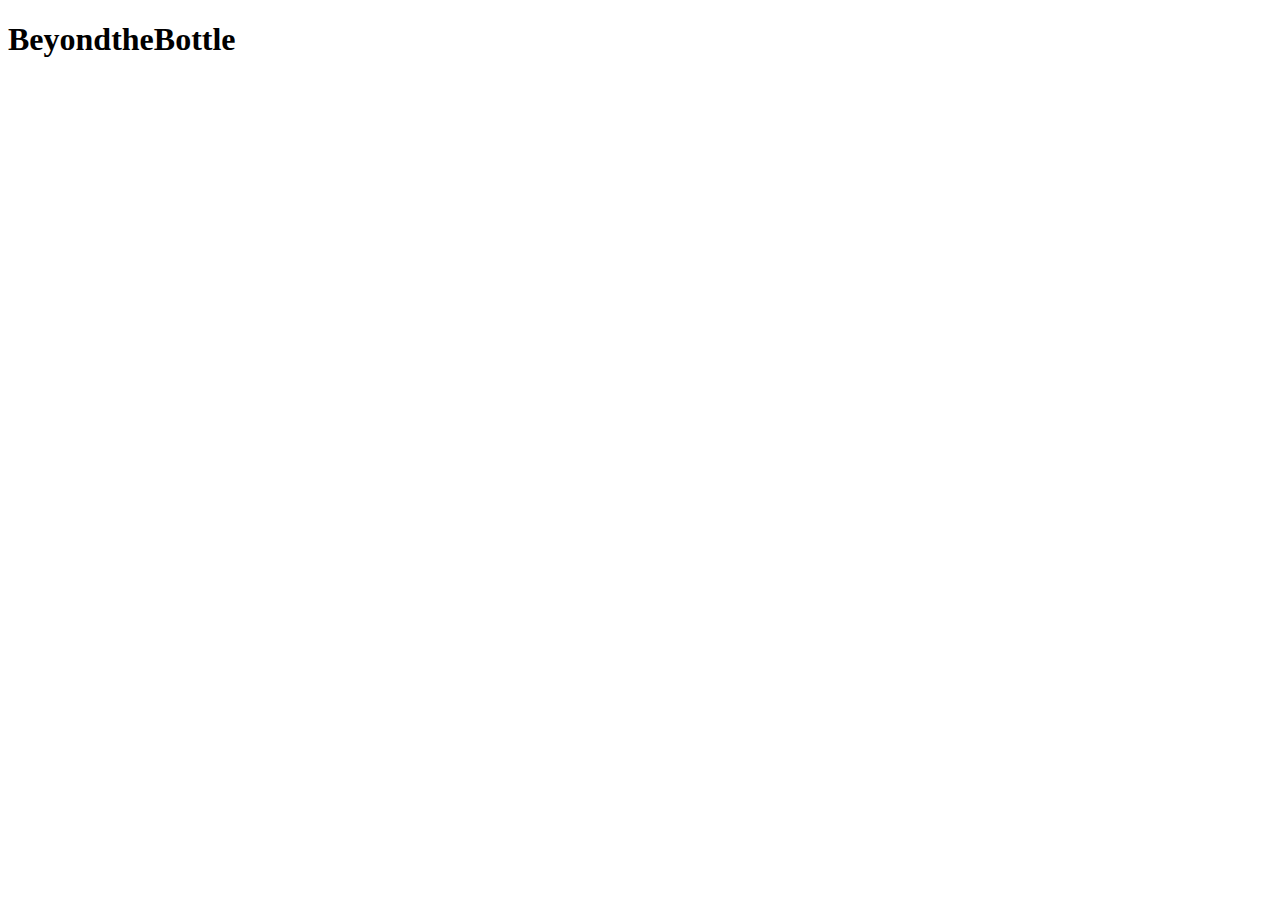
==== index.html @ 14643d89 "created the index.html file" ====
<!DOCTYPE html>
<html lang="en">
<head>
    <meta charset="UTF-8">
    <meta name="viewport" content="width=device-width, initial-scale=1.0">
    <title>BeyondtheBottle</title>
</head>
<body>
    <h1>BeyondtheBottle</h1>
</body>
</html>
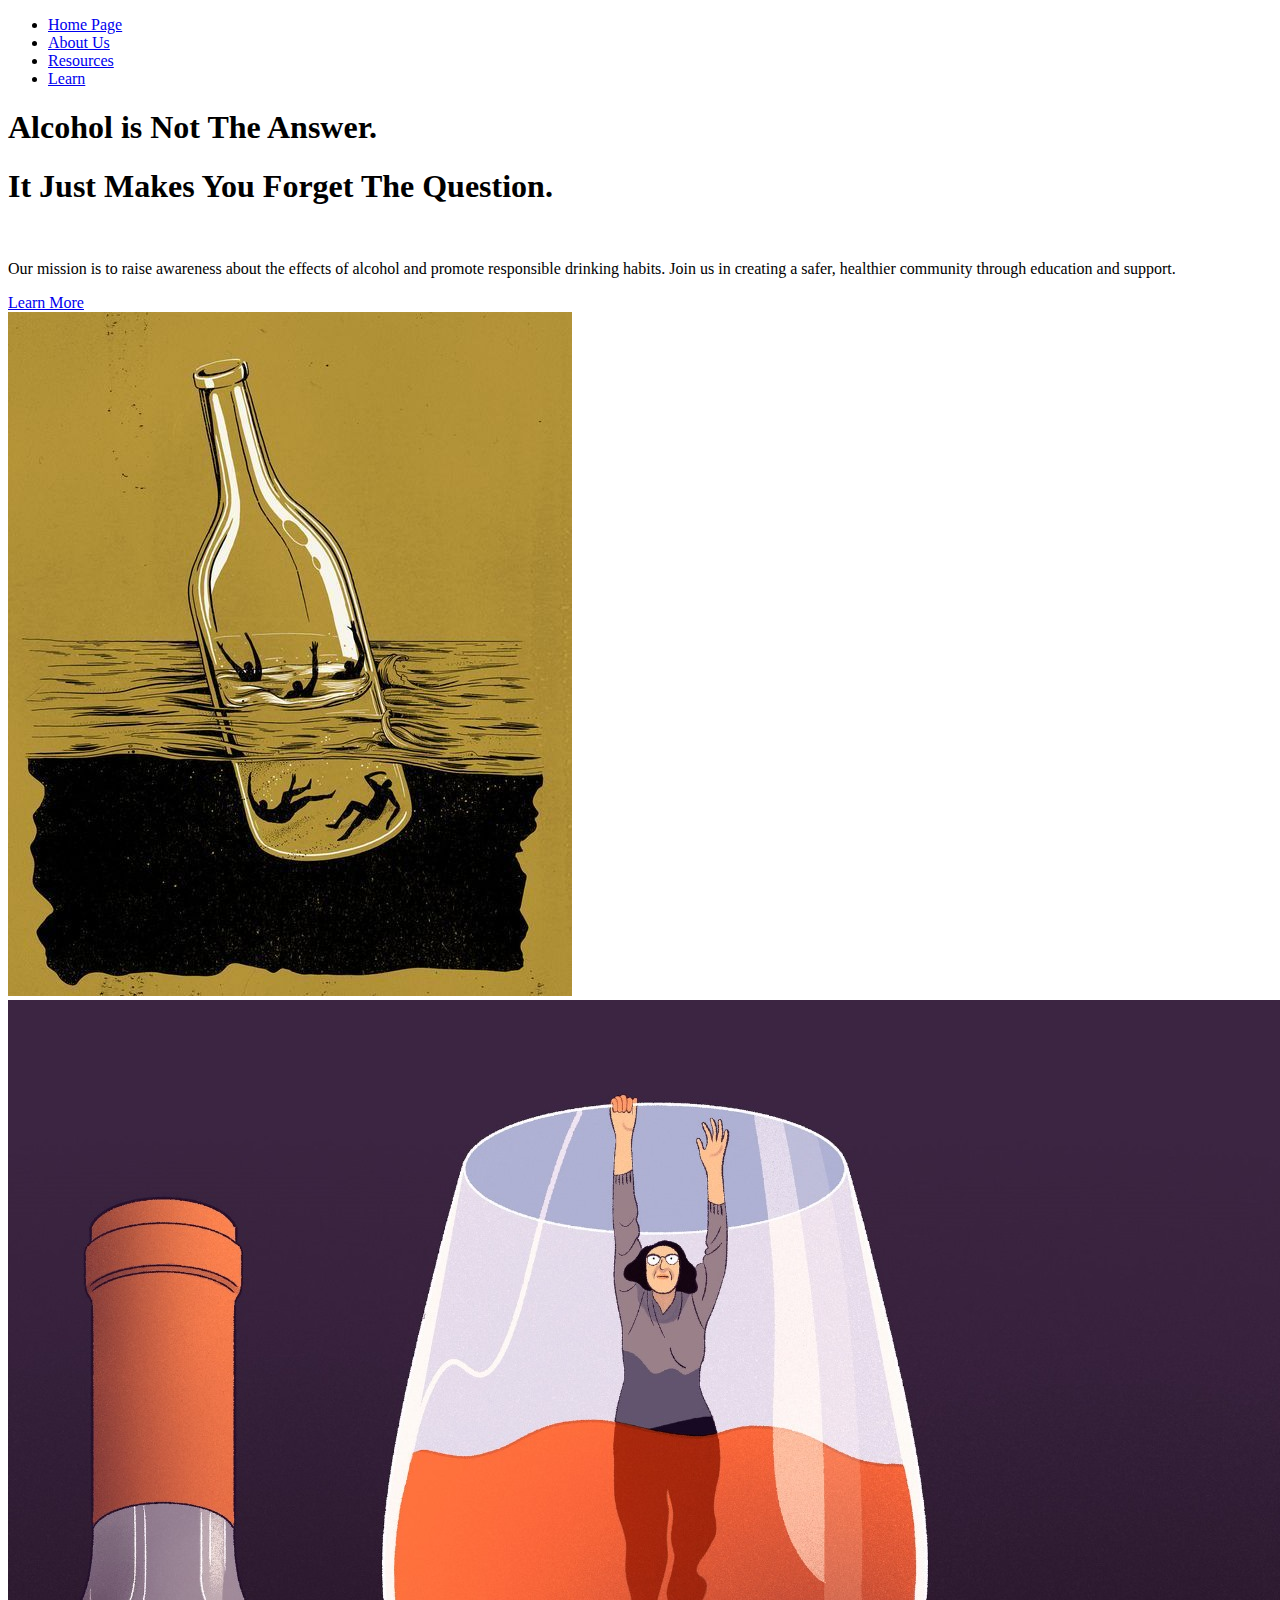
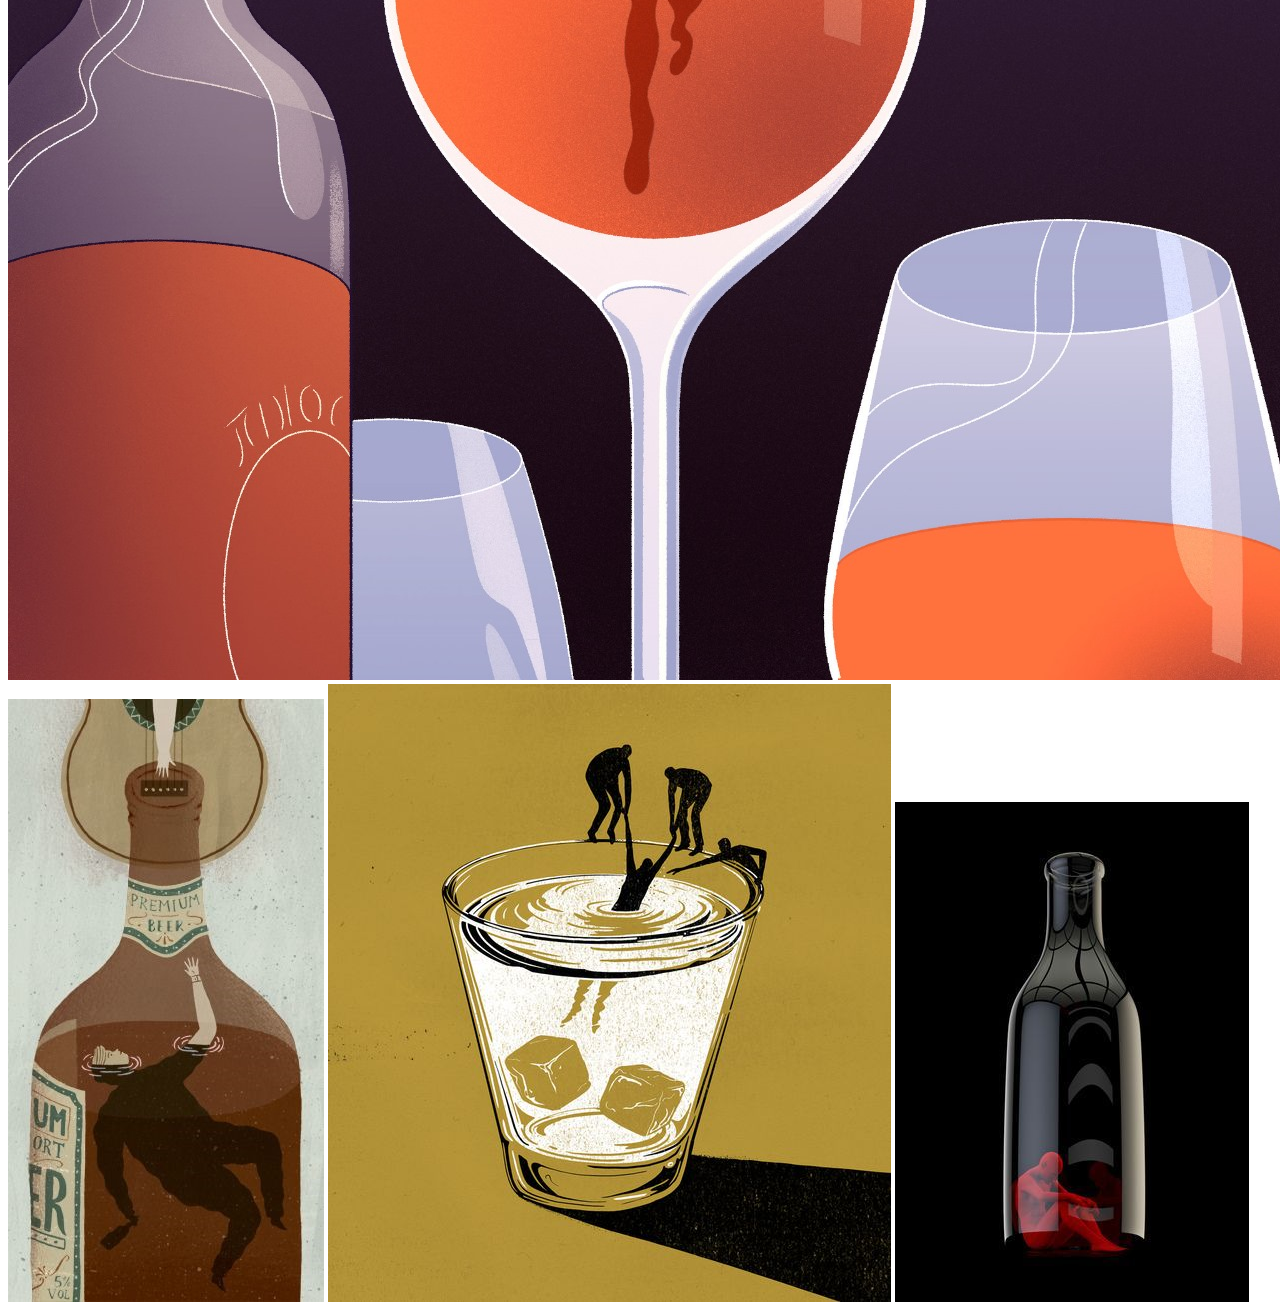
==== commit 292ae91e: "Updated index.html and added images and styles" ====
--- a/index.html
+++ b/index.html
@@ -6,6 +6,32 @@
     <title>BeyondtheBottle</title>
 </head>
 <body>
-    <h1>BeyondtheBottle</h1>
+    <header>
+        <nav>
+          <ul>
+            <li><a href="#">Home Page</a></li>
+            <li><a href="#">About Us</a></li>
+            <li><a href="https://www.who.int/news/item/25-06-2024-over-3-million-annual-deaths-due-to-alcohol-and-drug-use-majority-among-men">Resources</a></li>
+            <li><a href="https://en.wikipedia.org/wiki/Alcoholism">Learn</a></li>
+          </ul>
+        </nav>
+      </header>
+      <div class="main-container">
+          <div class="text-content">
+              <h1>Alcohol is Not The Answer. </h1> 
+                 <h1> It Just Makes You Forget The Question.</h1>
+                 <br>
+              <p>Our mission is to raise awareness about the effects of alcohol and promote responsible drinking habits. Join us in creating a safer, healthier community through education and support.</p>
+              <a href="./Page1.html" class="learn-more-button">Learn More</a>
+          </div>
+          <div class="image-grid">
+              <img src="./WhatsApp Image 2024-10-05 at 12.05.17 PM(1).jpeg" alt="Image 1">
+              <img src="./WhatsApp Image 2024-10-05 at 12.05.18 PM(1).jpeg" alt="Image 2">
+              <img src="./WhatsApp Image 2024-10-05 at 12.05.17 PM(2).jpeg" alt="Image 3">
+  
+              <img src="./WhatsApp Image 2024-10-05 at 12.05.18 PM.jpeg" alt="Image 4">
+              <img src="./WhatsApp Image 2024-10-05 at 12.05.17 PM(4).jpeg" alt="Image 5">
+          </div>
+      </div>
 </body>
 </html>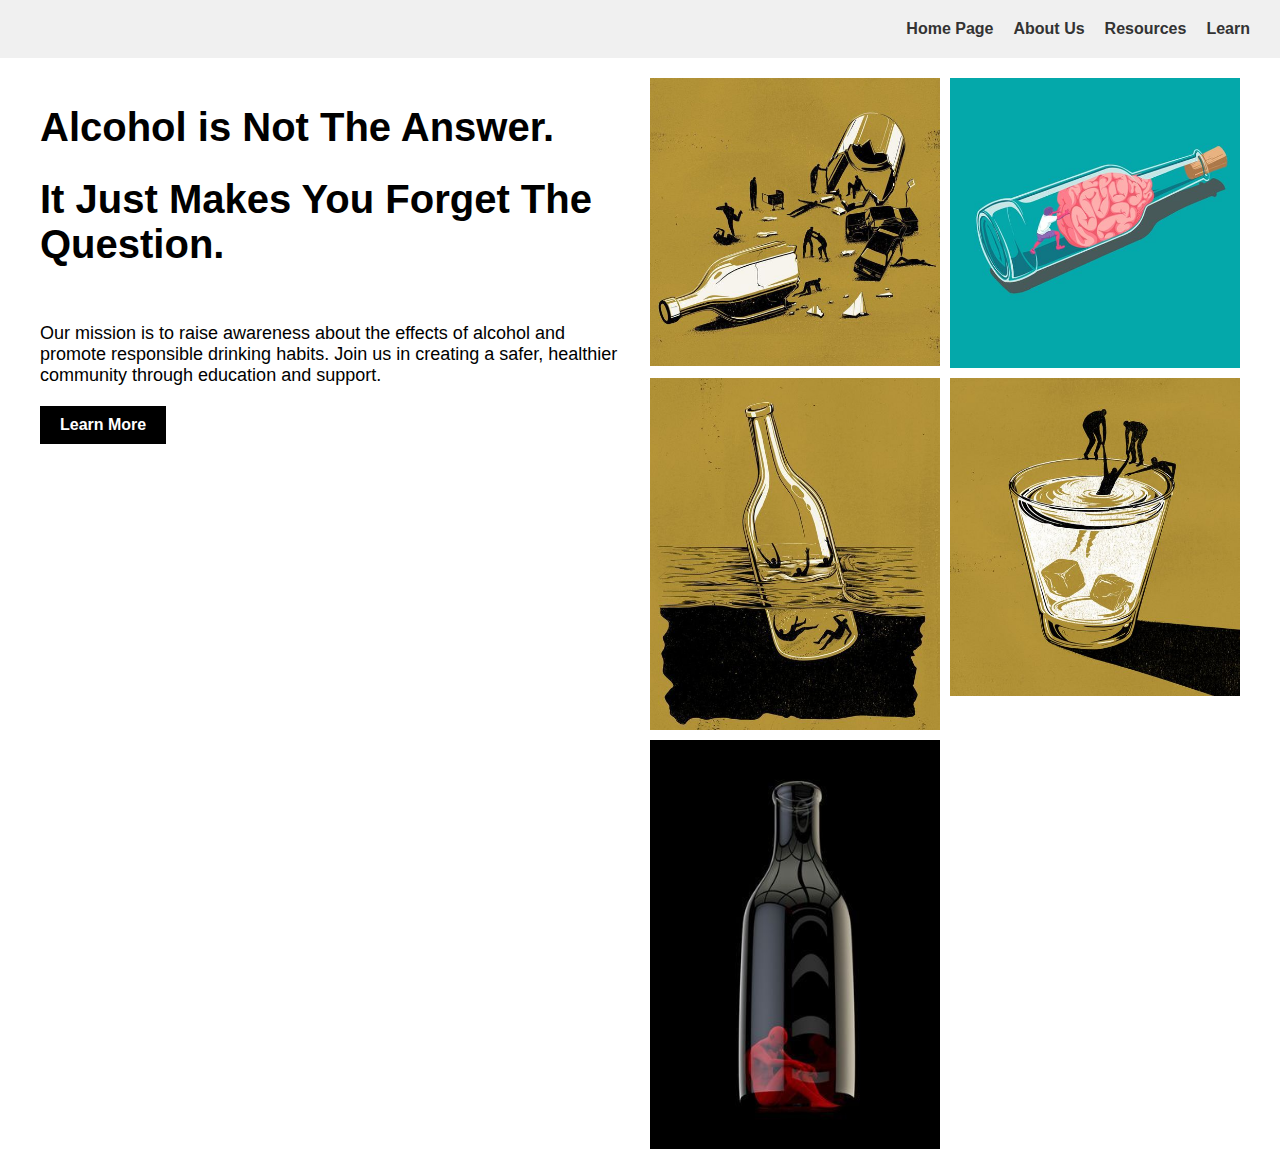
==== commit 77f23142: "made a new page" ====
--- a/index.html
+++ b/index.html
@@ -4,6 +4,7 @@
     <meta charset="UTF-8">
     <meta name="viewport" content="width=device-width, initial-scale=1.0">
     <title>BeyondtheBottle</title>
+    <link rel="stylesheet" href="style.css">
 </head>
 <body>
     <header>
@@ -22,15 +23,15 @@
                  <h1> It Just Makes You Forget The Question.</h1>
                  <br>
               <p>Our mission is to raise awareness about the effects of alcohol and promote responsible drinking habits. Join us in creating a safer, healthier community through education and support.</p>
-              <a href="./Page1.html" class="learn-more-button">Learn More</a>
+              <a href="./P1.html" class="learn-more-button">Learn More</a>
           </div>
           <div class="image-grid">
-              <img src="./WhatsApp Image 2024-10-05 at 12.05.17 PM(1).jpeg" alt="Image 1">
-              <img src="./WhatsApp Image 2024-10-05 at 12.05.18 PM(1).jpeg" alt="Image 2">
-              <img src="./WhatsApp Image 2024-10-05 at 12.05.17 PM(2).jpeg" alt="Image 3">
+              <img src="./P2.jpeg" alt="Image 1">
+              <img src="./P5.jpeg" alt="Image 2">
+              <img src="./P3.jpeg" alt="Image 3">
   
-              <img src="./WhatsApp Image 2024-10-05 at 12.05.18 PM.jpeg" alt="Image 4">
-              <img src="./WhatsApp Image 2024-10-05 at 12.05.17 PM(4).jpeg" alt="Image 5">
+              <img src="./P7.jpeg" alt="Image 4">
+              <img src="./P6.jpeg" alt="Image 5">
           </div>
       </div>
 </body>
--- a/style.css
+++ b/style.css
@@ -0,0 +1,73 @@
+
+
+body {
+    font-family: Arial, sans-serif;
+    margin: 0;
+    padding: 0;
+}
+header {
+    background-color: #f0f0f0;
+    padding: 20px;
+}
+nav ul {
+    list-style: none;
+    margin: 0;
+    padding: 0;
+    display: flex;
+    justify-content: flex-end;
+}
+nav li {
+    margin: 0 10px;
+}
+nav a {
+    text-decoration: none;
+    color: #333;
+    font-weight: bold;
+}
+.main-container {
+    display: flex;
+    max-width: 1200px;
+    margin: 0 auto;
+    padding: 20px;
+}
+.text-content {
+    flex: 1;
+    padding-right: 20px;
+}
+.image-grid {
+    flex: 1;
+    display: grid;
+    grid-template-columns: repeat(2, 1fr);
+    gap: 10px;
+}
+.image-grid img {
+    width: 100%;
+    height: auto;
+    object-fit: cover;
+}
+h1 {
+    font-size: 2.5em;
+    margin-bottom: 20px;
+}
+p {
+    font-size: 18px;
+    margin-bottom: 20px;
+}
+.learn-more-button {
+    display: inline-block;
+    padding: 10px 20px;
+    background-color: black;
+    color: white;
+    text-decoration: none;
+    font-weight: bold;
+}
+@media (max-width: 768px) {
+    .main-container {
+        flex-direction: column;
+    }
+    .text-content, .image-grid {
+        flex: none;
+        width: 100%;
+    }
+}
+
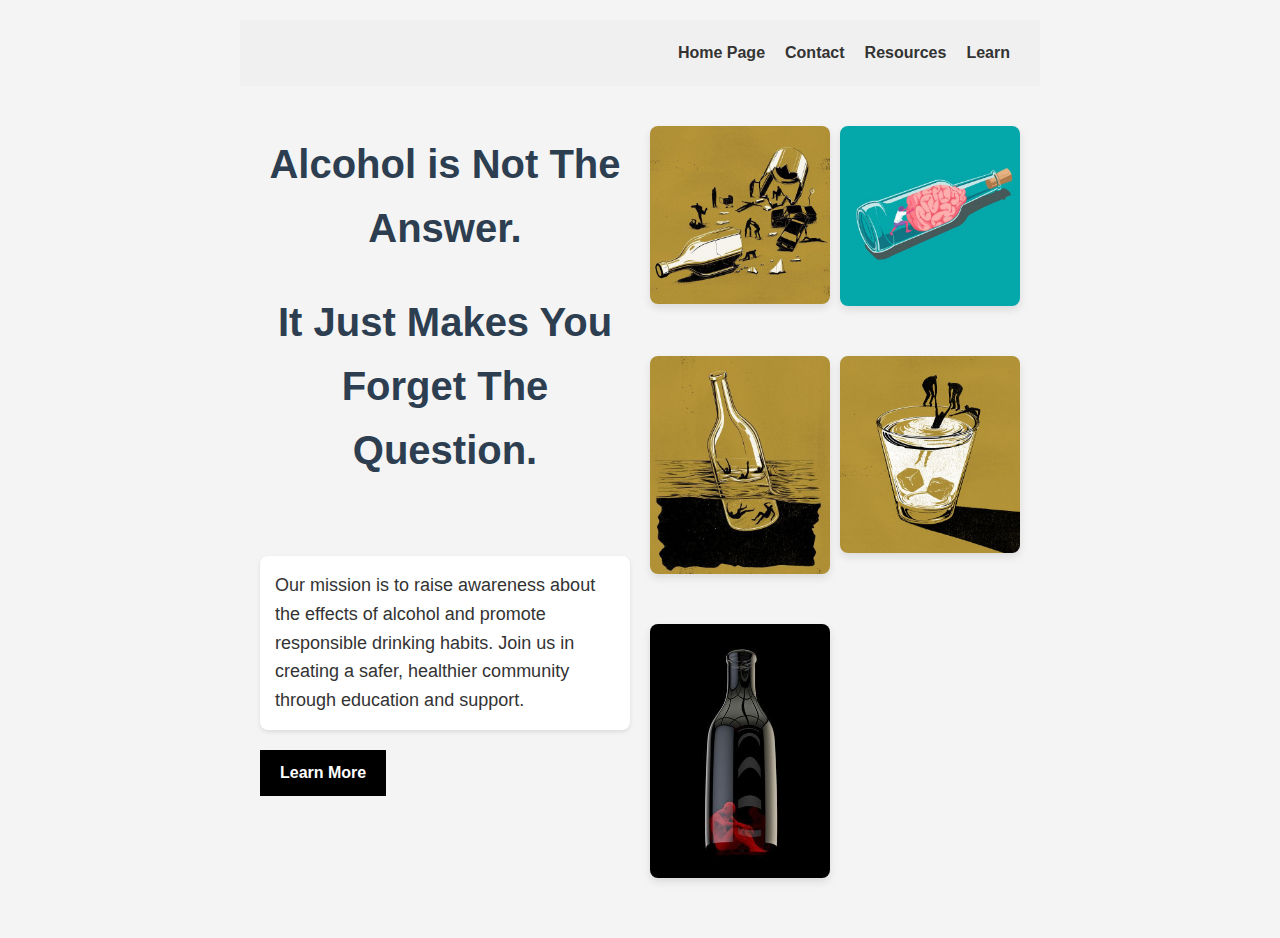
==== commit a49f47eb: "added contact" ====
--- a/index.html
+++ b/index.html
@@ -10,8 +10,8 @@
     <header>
         <nav>
           <ul>
-            <li><a href="#">Home Page</a></li>
-            <li><a href="#">About Us</a></li>
+            <li><a href="./index.html">Home Page</a></li>
+            <li><a href="./contact.html">Contact</a></li>
             <li><a href="https://www.who.int/news/item/25-06-2024-over-3-million-annual-deaths-due-to-alcohol-and-drug-use-majority-among-men">Resources</a></li>
             <li><a href="https://en.wikipedia.org/wiki/Alcoholism">Learn</a></li>
           </ul>
--- a/style.css
+++ b/style.css
@@ -70,4 +70,60 @@
         width: 100%;
     }
 }
+body {
+    font-family: Arial, sans-serif;
+    line-height: 1.6;
+    color: #333;
+    max-width: 800px;
+    margin: 0 auto;
+    padding: 20px;
+    background-color: #f4f4f4;
+}
 
+h1 {
+    text-align: center;
+    color: #2c3e50;
+    margin-bottom: 30px;
+}
+
+h3 {
+    color: #e74c3c;
+    border-bottom: 2px solid #e74c3c;
+    padding-bottom: 5px;
+    margin-top: 30px;
+}
+
+img {
+    max-width: 100%;
+    height: auto;
+    display: block;
+    margin: 20px auto;
+    border-radius: 8px;
+    box-shadow: 0 4px 8px rgba(0,0,0,0.1);
+}
+
+p {
+    background-color: white;
+    padding: 15px;
+    border-radius: 8px;
+    box-shadow: 0 2px 4px rgba(0,0,0,0.1);
+}
+
+/* Responsive design */
+@media (max-width: 600px) {
+    body {
+        padding: 10px;
+    }
+    
+    h1 {
+        font-size: 24px;
+    }
+    
+    h3 {
+        font-size: 18px;
+    }
+    
+    p {
+        font-size: 14px;
+    }
+}
